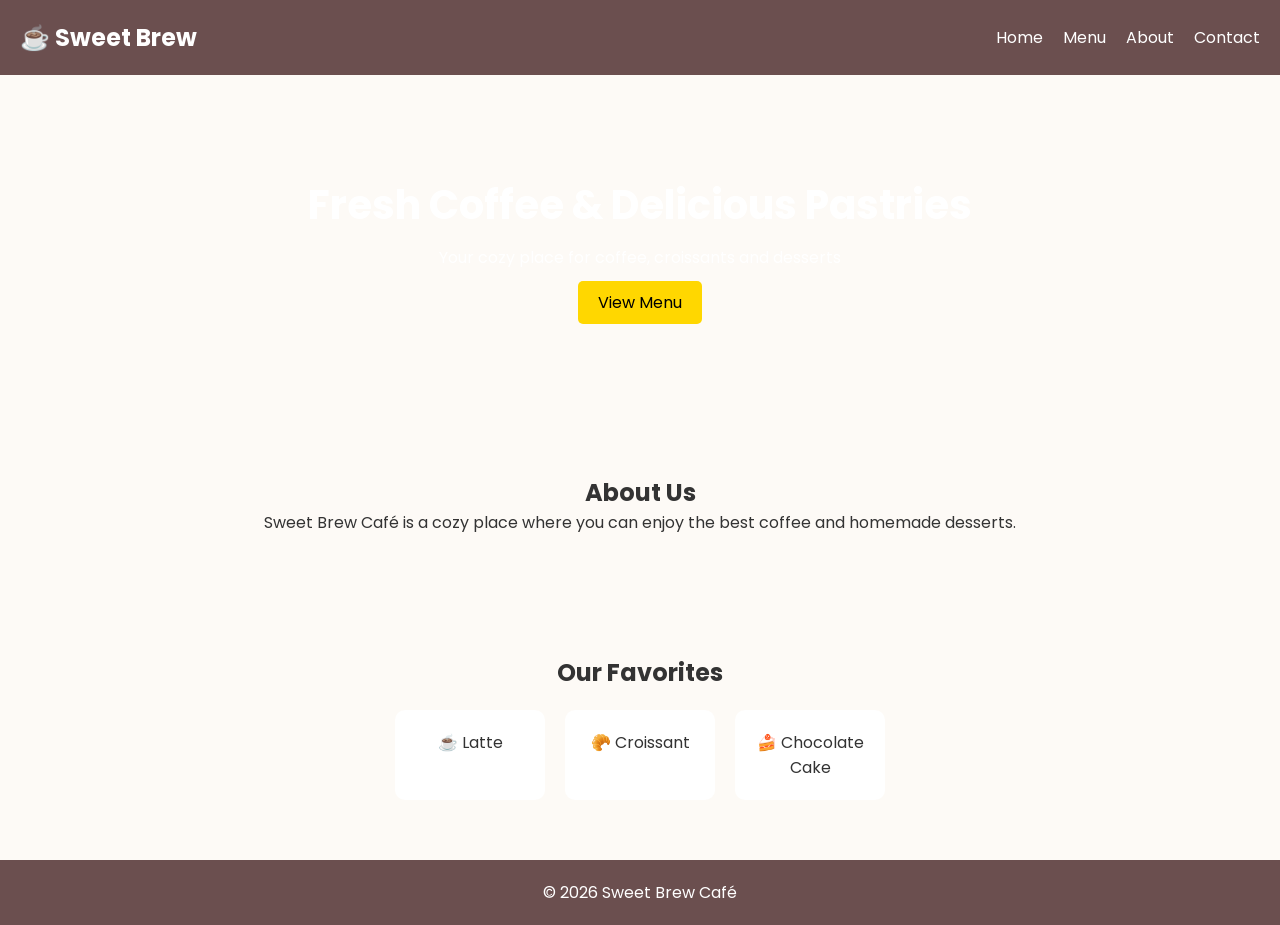
==== index.html @ 52b2e0ed "add css and burger menu" ====
<!doctype html>
<html lang="en">
  <head>
    <meta charset="UTF-8" />
    <meta name="viewport" content="width=device-width, initial-scale=1.0" />
    <title>Sweet Brew Café</title>

    <!-- CSS -->
    <link rel="stylesheet" href="css/style.css" />

    <!-- Google Fonts -->
    <link
      href="https://fonts.googleapis.com/css2?family=Poppins&display=swap"
      rel="stylesheet"
    />
  </head>
  <body>
    <!-- HEADER -->
    <header>
      <nav class="navbar">
        <h1 class="logo">☕ Sweet Brew</h1>

        <ul class="nav-links">
          <li><a href="index.html">Home</a></li>
          <li><a href="menu.html">Menu</a></li>
          <li><a href="about.html">About</a></li>
          <li><a href="contact.html">Contact</a></li>
        </ul>

        <!-- Burger -->
        <div class="burger">☰</div>
      </nav>
    </header>

    <!-- HERO -->
    <section class="hero">
      <h2>Fresh Coffee & Delicious Pastries</h2>
      <p>Your cozy place for coffee, croissants and desserts</p>
      <a href="menu.html" class="btn">View Menu</a>
    </section>

    <!-- ABOUT PREVIEW -->
    <section class="about">
      <h2>About Us</h2>
      <p>
        Sweet Brew Café is a cozy place where you can enjoy the best coffee and
        homemade desserts.
      </p>
    </section>

    <!-- MENU PREVIEW -->
    <section class="menu-preview">
      <h2>Our Favorites</h2>

      <div class="cards">
        <div class="card">☕ Latte</div>
        <div class="card">🥐 Croissant</div>
        <div class="card">🍰 Chocolate Cake</div>
      </div>
    </section>

    <!-- FOOTER -->
    <footer>
      <p>© 2026 Sweet Brew Café</p>
    </footer>

    <script src="js/script.js"></script>
  </body>
</html>
---- css/style.css ----
/* RESET */
* {
  margin: 0;
  padding: 0;
  box-sizing: border-box;
  font-family: "Poppins", sans-serif;
}

/* BODY */
body {
  background-color: #fdfaf6;
  color: #333;
}

/* NAVBAR */
.navbar {
  display: flex;
  justify-content: space-between;
  align-items: center;
  padding: 20px;
  background: #6b4f4f;
  color: white;
}

.logo {
  font-size: 24px;
}

.nav-links {
  display: flex;
  list-style: none;
  gap: 20px;
}

.nav-links a {
  color: white;
  text-decoration: none;
  transition: 0.3s;
}

.nav-links a:hover {
  color: #ffd700;
}

/* BURGER */
.burger {
  display: none;
  font-size: 24px;
  cursor: pointer;
}

/* HERO */
.hero {
  text-align: center;
  padding: 100px 20px;
  background: url("../images/coffee.jpg") no-repeat center/cover;
  color: white;
}

.hero h2 {
  font-size: 40px;
  margin-bottom: 10px;
}

.hero p {
  margin-bottom: 20px;
}

.btn {
  padding: 10px 20px;
  background: #ffd700;
  color: black;
  text-decoration: none;
  border-radius: 5px;
  transition: 0.3s;
}

.btn:hover {
  background: #e6c200;
}

/* SECTIONS */
section {
  padding: 60px 20px;
  text-align: center;
}

/* CARDS */
.cards {
  display: flex;
  justify-content: center;
  gap: 20px;
  margin-top: 20px;
}

.card {
  background: white;
  padding: 20px;
  border-radius: 10px;
  width: 150px;
  transition: 0.3s;
}

.card:hover {
  transform: scale(1.05);
}

/* FOOTER */
footer {
  text-align: center;
  padding: 20px;
  background: #6b4f4f;
  color: white;
}

/* RESPONSIVE */
@media (max-width: 768px) {
  .nav-links {
    display: none;
    flex-direction: column;
    background: #6b4f4f;
    position: absolute;
    top: 70px;
    right: 0;
    width: 200px;
    padding: 20px;
  }

  .nav-links.active {
    display: flex;
  }

  .burger {
    display: block;
  }

  .cards {
    flex-direction: column;
    align-items: center;
  }
}
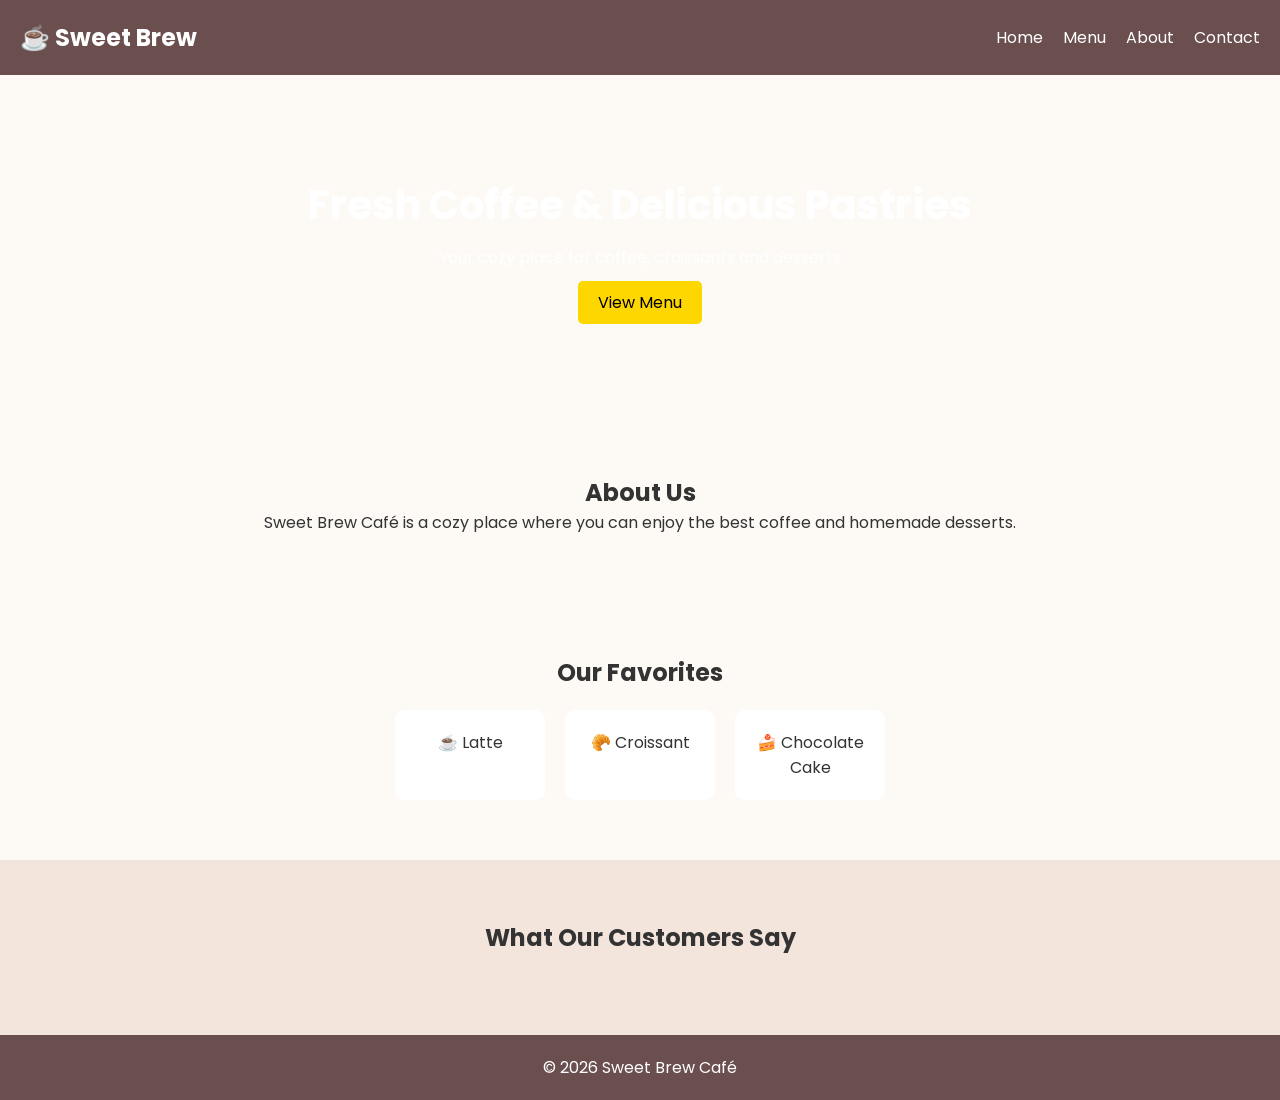
==== commit 55765707: "add fetch testimonials" ====
--- a/index.html
+++ b/index.html
@@ -59,6 +59,11 @@
       </div>
     </section>
 
+    <section class="testimonials">
+      <h2>What Our Customers Say</h2>
+      <div id="reviews"></div>
+    </section>
+
     <!-- FOOTER -->
     <footer>
       <p>© 2026 Sweet Brew Café</p>
--- a/css/style.css
+++ b/css/style.css
@@ -139,3 +139,55 @@
     align-items: center;
   }
 }
+
+/* FORM */
+form {
+  display: flex;
+  flex-direction: column;
+  gap: 15px;
+  max-width: 400px;
+  margin: 0 auto;
+}
+
+form input,
+form textarea {
+  padding: 10px;
+  border: 1px solid #ccc;
+  border-radius: 5px;
+}
+
+form button {
+  padding: 10px;
+  background: #6b4f4f;
+  color: white;
+  border: none;
+  cursor: pointer;
+  transition: 0.3s;
+}
+
+form button:hover {
+  background: #5a3e3e;
+}
+
+.testimonials {
+  background: #f3e5dc;
+}
+
+#reviews {
+  display: flex;
+  justify-content: center;
+  gap: 20px;
+  margin-top: 20px;
+}
+
+.review {
+  background: white;
+  padding: 15px;
+  border-radius: 10px;
+  width: 250px;
+  transition: 0.3s;
+}
+
+.review:hover {
+  transform: translateY(-5px);
+}
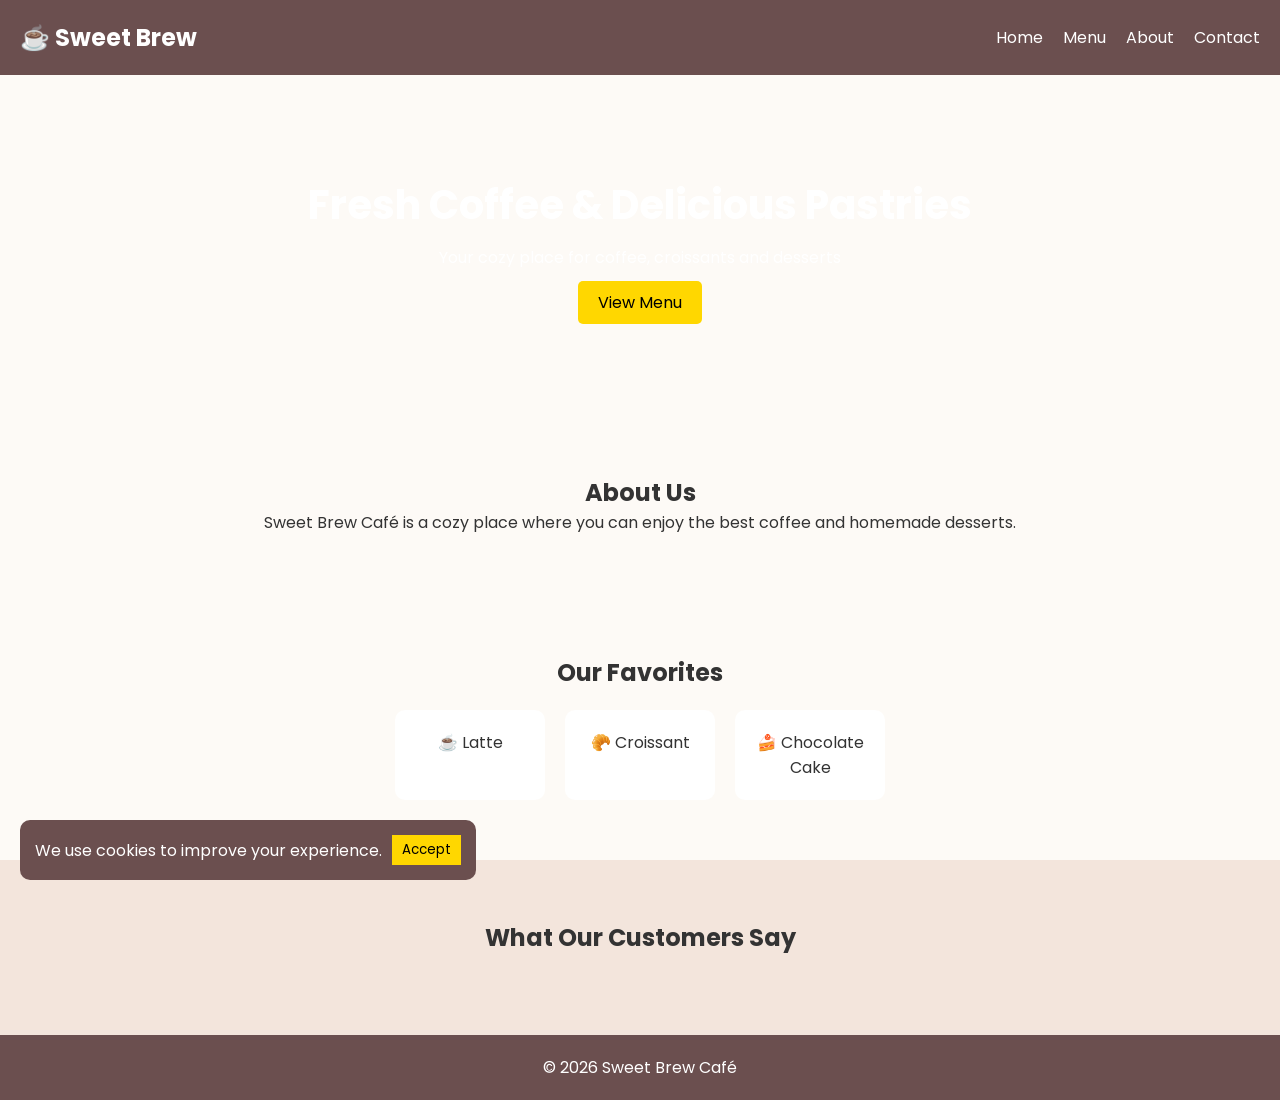
==== commit a7f30676: "add cookies notification with localStorage" ====
--- a/index.html
+++ b/index.html
@@ -64,6 +64,11 @@
       <div id="reviews"></div>
     </section>
 
+    <div id="cookieBox" class="cookie-box">
+      <p>We use cookies to improve your experience.</p>
+      <button id="acceptCookies">Accept</button>
+    </div>
+
     <!-- FOOTER -->
     <footer>
       <p>© 2026 Sweet Brew Café</p>
--- a/css/style.css
+++ b/css/style.css
@@ -191,3 +191,23 @@
 .review:hover {
   transform: translateY(-5px);
 }
+
+.cookie-box {
+  position: fixed;
+  bottom: 20px;
+  left: 20px;
+  background: #6b4f4f;
+  color: white;
+  padding: 15px;
+  border-radius: 10px;
+  display: flex;
+  gap: 10px;
+  align-items: center;
+}
+
+.cookie-box button {
+  background: #ffd700;
+  border: none;
+  padding: 5px 10px;
+  cursor: pointer;
+}
